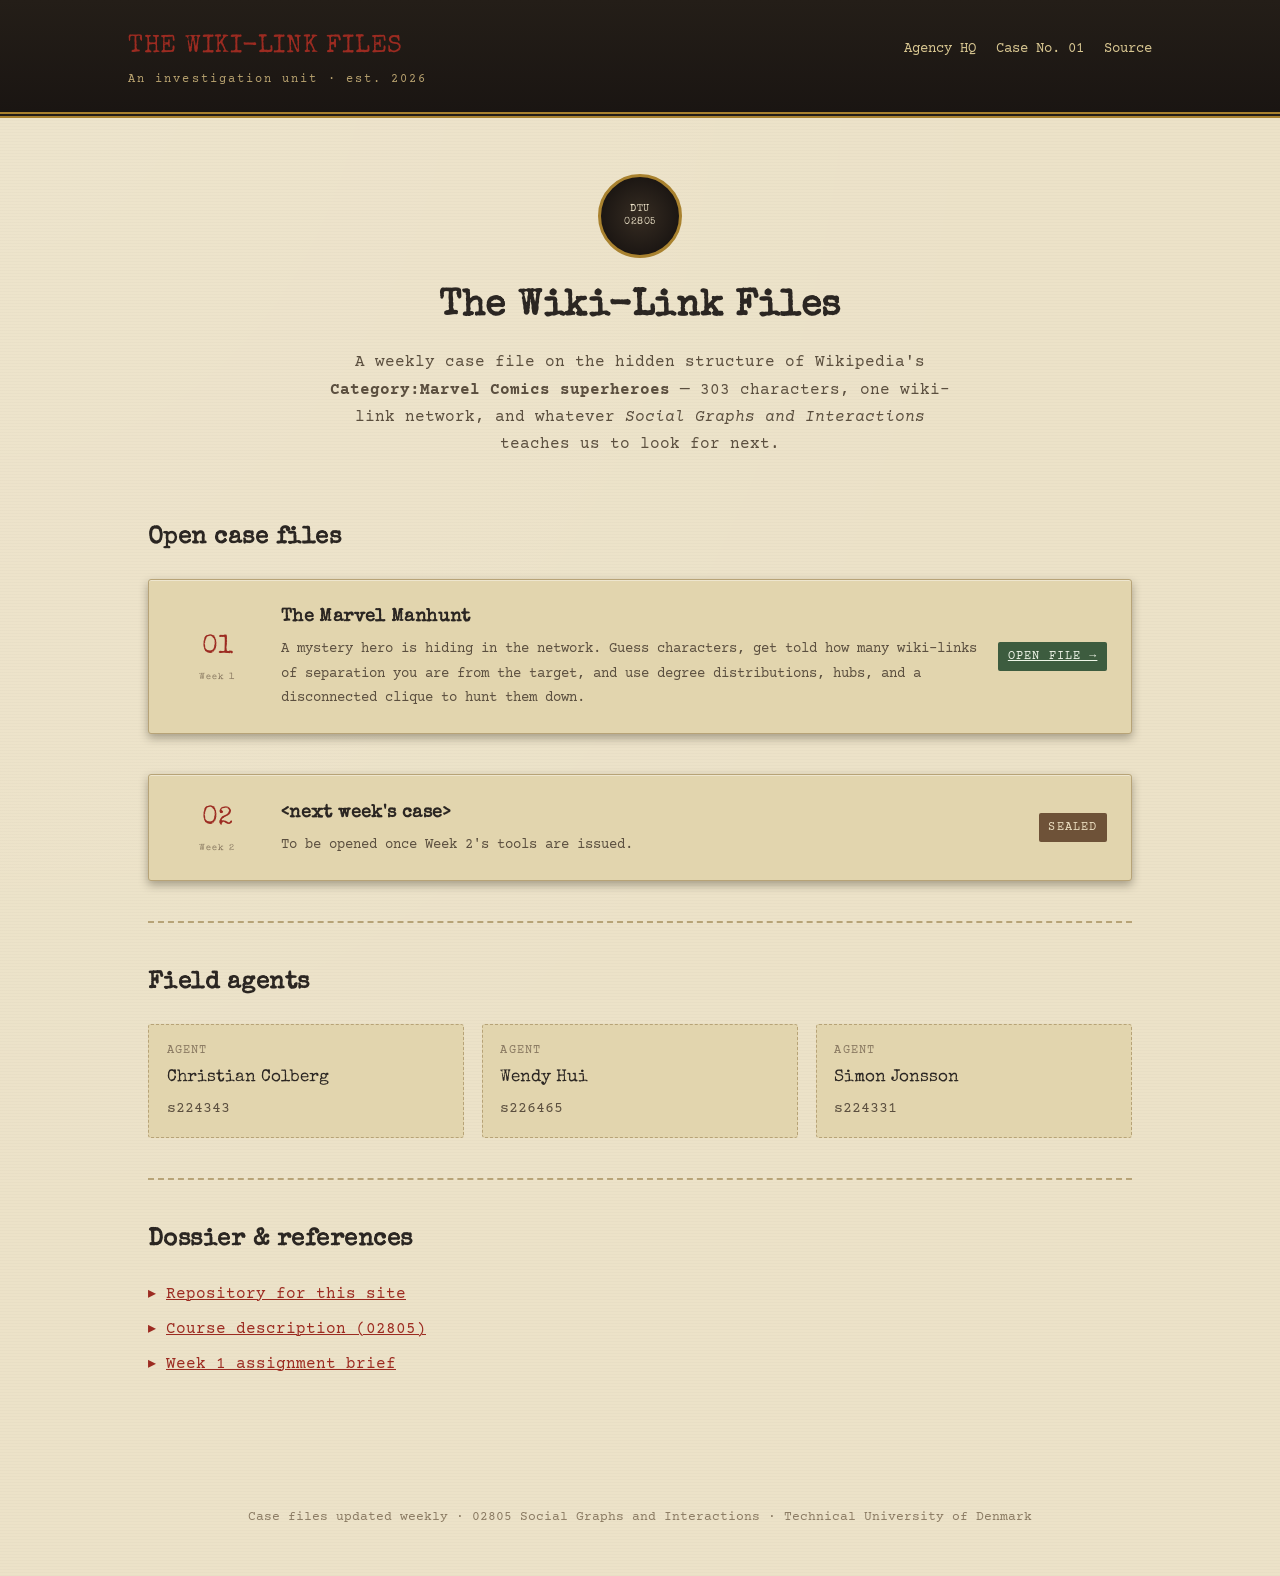
==== index.html @ 3e22b785 "Updated names and study nmumbers" ====
<!DOCTYPE html>
<html lang="en">
<head>
<meta charset="utf-8">
<meta name="viewport" content="width=device-width, initial-scale=1">
<title>The Wiki-Link Files — 02805 Group Project</title>
<meta name="description" content="An ongoing investigation into the Marvel wiki-link network. 02805 Social Graphs and Interactions, DTU.">
<link rel="stylesheet" href="assets/theme.css">
<style>
  .hero{
    text-align: center;
    padding: 1rem 0 2.5rem;
  }
  .hero h1{ font-size: 2.3rem; margin: 0 0 .6rem; }
  .hero p{ color: var(--ink-soft); max-width: 40rem; margin: 0 auto; }
  .agency-seal{
    width: 84px; height: 84px; margin: 0 auto 1.2rem;
    border: 3px solid var(--gold);
    border-radius: 50%;
    display: flex; align-items: center; justify-content: center;
    font-family: 'Special Elite', monospace;
    color: var(--paper);
    font-size: .62rem;
    text-align: center;
    line-height: 1.3;
    letter-spacing: .05em;
    background: radial-gradient(circle, #362c22, #1a1512 75%);
  }
  .case-list{ display: flex; flex-direction: column; gap: 1.25rem; }
  .case-row{
    display: grid;
    grid-template-columns: 5.5rem 1fr auto;
    gap: 1.25rem;
    align-items: center;
  }
  .case-row .num{
    font-family: 'Special Elite', monospace;
    font-size: 1.6rem;
    color: var(--red);
    text-align: center;
  }
  .case-row .num small{ display:block; font-size: .55rem; color: var(--ink-faint); letter-spacing: .1em; }
  .case-row h3{ margin: 0 0 .25rem; font-size: 1.15rem; }
  .case-row p{ margin: 0; color: var(--ink-soft); font-size: .9rem; }
  .case-status{
    font-size: .72rem;
    text-transform: uppercase;
    letter-spacing: .1em;
    padding: .3rem .6rem;
    border-radius: 2px;
    white-space: nowrap;
  }
  .case-status.open{ background: #3d5c3f; color: #eef5e8; }
  .case-status.pending{ background: #6e5238; color: #e9dcbe; }
  .roster{
    display: grid;
    grid-template-columns: repeat(auto-fit, minmax(15rem, 1fr));
    gap: 1.1rem;
  }
  .agent-card{
    background: var(--paper-alt);
    border: 1px dashed var(--line);
    padding: 1rem 1.1rem;
    border-radius: var(--radius);
  }
  .agent-card .role{ font-size: .75rem; text-transform: uppercase; letter-spacing: .1em; color: var(--ink-faint); }
  .agent-card .name{ font-family: 'Special Elite', monospace; font-size: 1.05rem; margin: .2rem 0; }
  .links-list{ padding-left: 0; list-style: none; }
  .links-list li{ margin-bottom: .5rem; }
  .links-list li::before{ content: "▸ "; color: var(--red); }
</style>
</head>
<body class="wlf">

<div class="wlf-masthead">
  <div class="wlf-masthead-inner">
    <a class="wlf-brand" href="index.html">THE WIKI-LINK FILES
      <small>An investigation unit &middot; est. 2026</small>
    </a>
    <nav class="wlf-nav">
      <a href="index.html">Agency HQ</a>
      <a href="posts/week1.html">Case No. 01</a>
      <a href="https://github.com/colberg00/colberg00.github.io">Source</a>
    </nav>
  </div>
</div>

<main class="wlf-main">

  <section class="hero">
    <div class="agency-seal">DTU<br>02805</div>
    <h1>The Wiki-Link Files</h1>
    <p>
      A weekly case file on the hidden structure of Wikipedia's
      <strong>Category:Marvel Comics superheroes</strong> — 303 characters,
      one wiki-link network, and whatever <em>Social Graphs and Interactions</em>
      teaches us to look for next.
    </p>
  </section>

  <h2>Open case files</h2>
  <div class="case-list">

    <div class="wlf-card">
      <div class="case-row">
        <div class="num">01<small>Week 1</small></div>
        <div>
          <h3>The Marvel Manhunt</h3>
          <p>
            A mystery hero is hiding in the network. Guess characters, get told how
            many wiki-links of separation you are from the target, and use degree
            distributions, hubs, and a disconnected clique to hunt them down.
          </p>
        </div>
        <a class="case-status open" href="posts/week1.html">Open file &rarr;</a>
      </div>
    </div>

    <div class="wlf-card">
      <div class="case-row">
        <div class="num">02<small>Week 2</small></div>
        <div>
          <h3>&lt;next week's case&gt;</h3>
          <p>To be opened once Week 2's tools are issued.</p>
        </div>
        <span class="case-status pending">Sealed</span>
      </div>
    </div>

  </div>

  <hr class="wlf-hr">

  <h2>Field agents</h2>
  <div class="roster">
    <div class="agent-card">
      <div class="role">Agent</div>
      <div class="name">Christian Colberg</div>
      <div class="wlf-muted">s224343</div>
    </div>
    <div class="agent-card">
      <div class="role">Agent</div>
      <div class="name">Wendy Hui</div>
      <div class="wlf-muted">s226465</div>
    </div>
    <div class="agent-card">
      <div class="role">Agent</div>
      <div class="name">Simon Jonsson</div>
      <div class="wlf-muted">s224331</div>
    </div>
  </div>

  <hr class="wlf-hr">

  <h2>Dossier &amp; references</h2>
  <ul class="links-list">
    <li><a href="https://github.com/colberg00/colberg00.github.io">Repository for this site</a></li>
    <li><a href="https://kurser.dtu.dk/course/02805">Course description (02805)</a></li>
    <li><a href="https://sunelehmann.com/socialgraphs2026-web/weeks/week1.html">Week 1 assignment brief</a></li>
  </ul>

</main>

<footer class="wlf-footer">
  Case files updated weekly &middot; 02805 Social Graphs and Interactions &middot; Technical University of Denmark
</footer>

</body>
</html>
---- assets/theme.css ----
/* ============================================================
   THE WIKI-LINK FILES — shared case-file / detective-agency theme
   Used by index.html and every posts/*.html write-up.
   ============================================================ */

@import url('https://fonts.googleapis.com/css2?family=Special+Elite&family=Courier+Prime:wght@400;700&display=swap');

:root{
  --paper:        #ece2c8;
  --paper-alt:     #e2d5ae;
  --paper-dark:    #d3c193;
  --board:         #8a6a4b;
  --board-dark:    #6e5238;
  --ink:           #2b2622;
  --ink-soft:      #5b4f3f;
  --ink-faint:     #8a7a62;
  --red:           #9c2b21;
  --red-dark:      #7a1f17;
  --string:        #b3312c;
  --blue-tack:     #2f5e6b;
  --gold:          #a9822f;
  --line:          #b7a377;
  --shadow:        rgba(35, 28, 15, 0.35);
  --radius: 3px;
}

*{ box-sizing: border-box; }

html{ scroll-behavior: smooth; }

body.wlf{
  margin: 0;
  background:
    radial-gradient(ellipse at top left, rgba(255,255,255,0.08), transparent 60%),
    var(--paper);
  background-image:
    repeating-linear-gradient(0deg, rgba(0,0,0,0.015) 0px, rgba(0,0,0,0.015) 1px, transparent 1px, transparent 3px),
    radial-gradient(ellipse at top left, rgba(255,255,255,0.08), transparent 60%);
  color: var(--ink);
  font-family: 'Courier Prime', 'Courier New', monospace;
  line-height: 1.7;
  -webkit-font-smoothing: antialiased;
}

.wlf h1, .wlf h2, .wlf h3, .wlf .display{
  font-family: 'Special Elite', 'Courier New', monospace;
  letter-spacing: 0.02em;
  color: var(--ink);
}

.wlf a{ color: var(--red); text-decoration-thickness: 1px; }
.wlf a:hover{ color: var(--red-dark); }

/* ---------- masthead / nav ---------- */
.wlf-masthead{
  background: linear-gradient(180deg, #241e18, #1a1512);
  color: var(--paper);
  border-bottom: 6px double var(--gold);
  padding: 1.6rem 1.25rem 1.4rem;
}
.wlf-masthead-inner{
  max-width: 64rem;
  margin: 0 auto;
  display: flex;
  align-items: baseline;
  justify-content: space-between;
  flex-wrap: wrap;
  gap: .5rem 1.5rem;
}
.wlf-brand{
  font-family: 'Special Elite', monospace;
  font-size: 1.55rem;
  color: #f1e6c8;
  text-decoration: none;
  letter-spacing: .03em;
}
.wlf-brand small{
  display: block;
  font-family: 'Courier Prime', monospace;
  font-size: .72rem;
  color: #b8a26f;
  letter-spacing: .18em;
  margin-top: .15rem;
}
.wlf-nav{ display: flex; gap: 1.25rem; font-size: .85rem; }
.wlf-nav a{ color: #d8c691; text-decoration: none; border-bottom: 1px dotted transparent; }
.wlf-nav a:hover{ border-bottom-color: #d8c691; }

/* ---------- layout ---------- */
.wlf-main{ max-width: 64rem; margin: 0 auto; padding: 2.5rem 1.25rem 5rem; }
.wlf-board{
  background:
    repeating-linear-gradient(45deg, rgba(0,0,0,0.05) 0, rgba(0,0,0,0.05) 2px, transparent 2px, transparent 6px),
    var(--board);
  border-radius: 6px;
  box-shadow: inset 0 0 40px rgba(0,0,0,.45), 0 6px 18px var(--shadow);
  padding: 2rem 1.25rem;
  margin: 2.5rem 0;
}

/* ---------- folder / index cards ---------- */
.wlf-card{
  background: var(--paper-alt);
  border: 1px solid var(--line);
  border-radius: var(--radius);
  box-shadow: 0 4px 10px var(--shadow), 0 1px 0 rgba(255,255,255,.4) inset;
  padding: 1.4rem 1.5rem;
  position: relative;
}
.wlf-card + .wlf-card{ margin-top: 1.25rem; }
.wlf-pin{
  position: absolute;
  top: -10px; left: 50%;
  transform: translateX(-50%);
  width: 16px; height: 16px;
  border-radius: 50%;
  background: radial-gradient(circle at 35% 30%, #e35b52, var(--red-dark) 70%);
  box-shadow: 0 3px 4px rgba(0,0,0,.5);
}

/* ---------- stamps & tags ---------- */
.wlf-stamp{
  display: inline-block;
  font-family: 'Special Elite', monospace;
  color: var(--red);
  border: 3px solid var(--red);
  border-radius: 4px;
  padding: .15rem .6rem;
  transform: rotate(-4deg);
  text-transform: uppercase;
  letter-spacing: .08em;
  font-size: .8rem;
  opacity: .85;
}
.wlf-case-no{
  font-family: 'Special Elite', monospace;
  color: var(--ink-faint);
  font-size: .8rem;
  letter-spacing: .12em;
  text-transform: uppercase;
}

/* ---------- buttons ---------- */
.wlf-btn{
  font-family: 'Special Elite', monospace;
  background: var(--paper);
  border: 2px solid var(--ink);
  color: var(--ink);
  padding: .55rem 1.1rem;
  border-radius: 3px;
  cursor: pointer;
  font-size: .95rem;
  letter-spacing: .03em;
  transition: transform .08s ease, box-shadow .08s ease;
  box-shadow: 2px 2px 0 var(--ink);
}
.wlf-btn:hover{ background: var(--paper-alt); }
.wlf-btn:active{ transform: translate(2px,2px); box-shadow: none; }
.wlf-btn.primary{ background: var(--red); color: #fbf3dc; border-color: var(--red-dark); box-shadow: 2px 2px 0 var(--red-dark); }
.wlf-btn.primary:hover{ background: var(--red-dark); }
.wlf-btn:disabled{ opacity: .45; cursor: not-allowed; }

/* ---------- misc ---------- */
.wlf-hr{
  border: none;
  border-top: 2px dashed var(--line);
  margin: 2.5rem 0;
}
.wlf-muted{ color: var(--ink-soft); font-size: .92rem; }
.wlf-footer{
  text-align: center;
  padding: 2rem 1rem 3rem;
  color: var(--ink-faint);
  font-size: .82rem;
}
.wlf-mono-tight{ font-family: 'Courier Prime', monospace; }

::selection{ background: var(--gold); color: #241e18; }
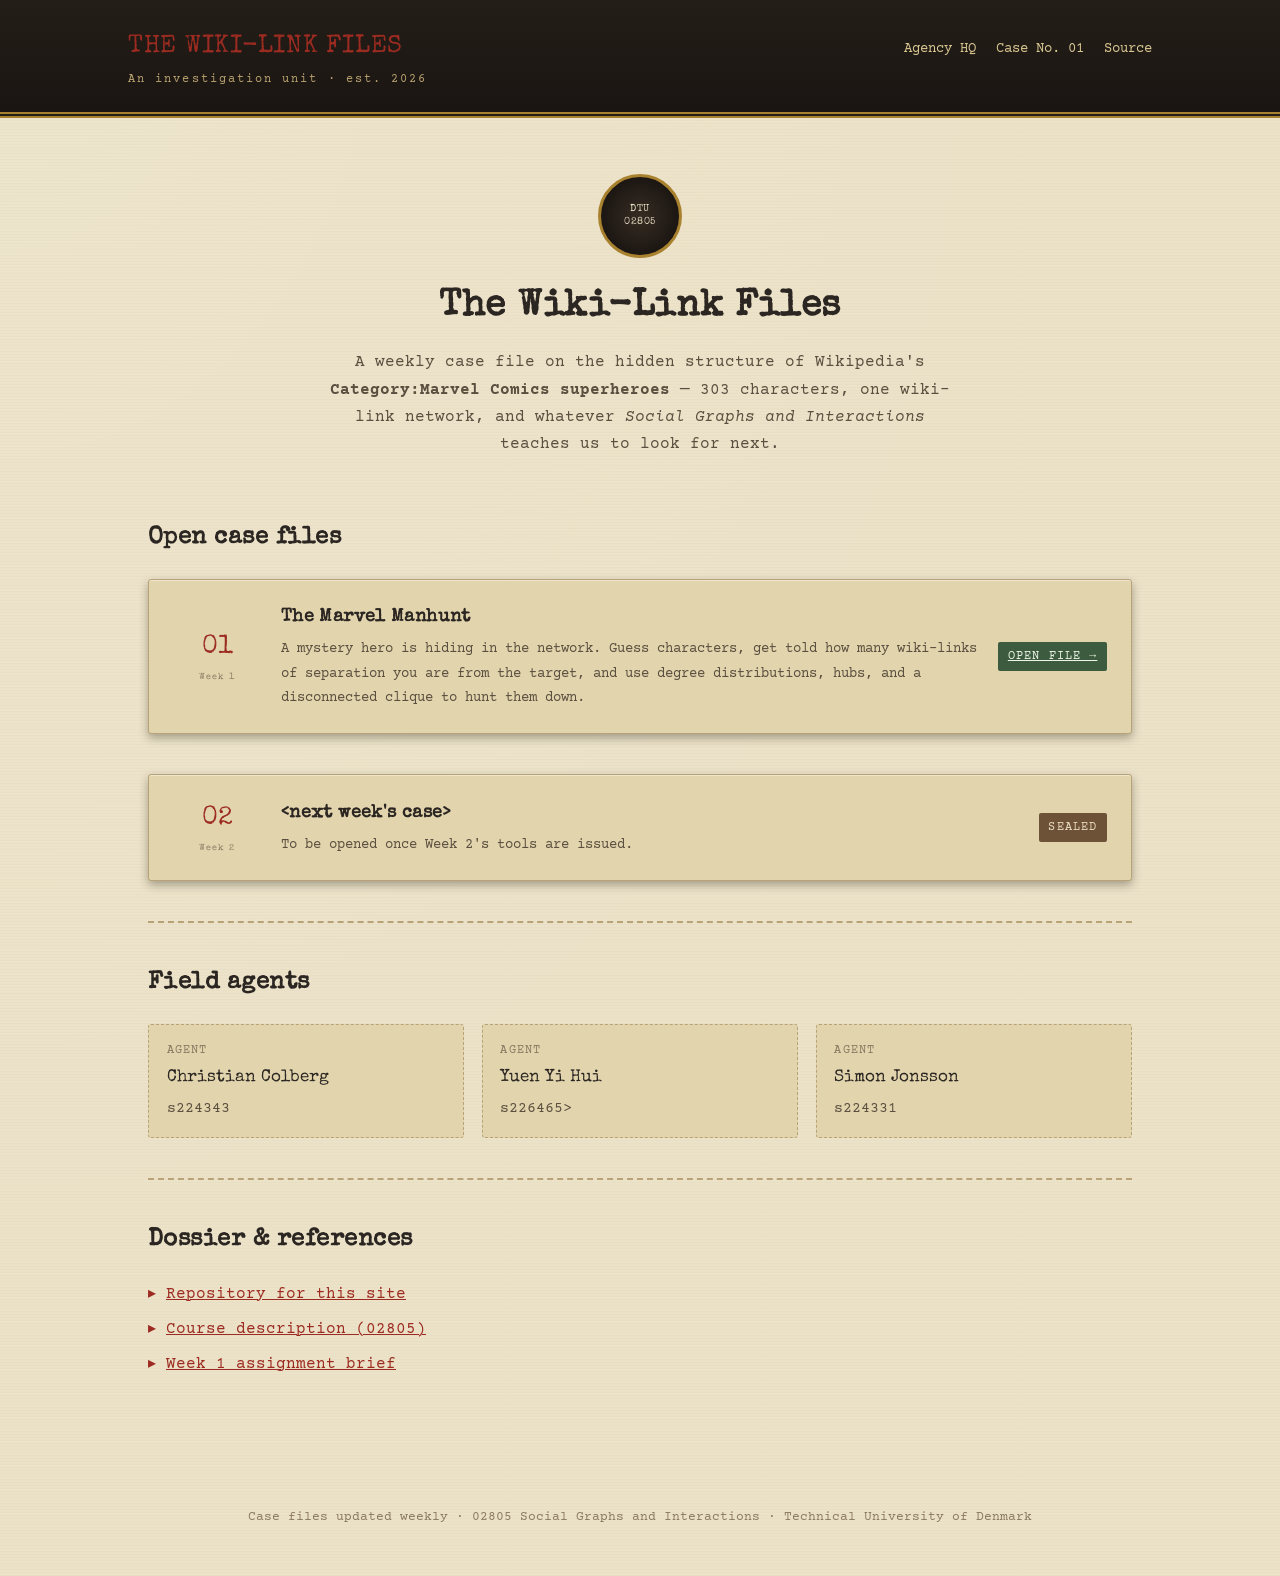
==== commit 366c7e8a: "Update index.html Updated my name" ====
--- a/index.html
+++ b/index.html
@@ -140,8 +140,8 @@
     </div>
     <div class="agent-card">
       <div class="role">Agent</div>
-      <div class="name">Wendy Hui</div>
-      <div class="wlf-muted">s226465</div>
+      <div class="name">Yuen Yi Hui</div>
+      <div class="wlf-muted">s226465&gt;</div>
     </div>
     <div class="agent-card">
       <div class="role">Agent</div>
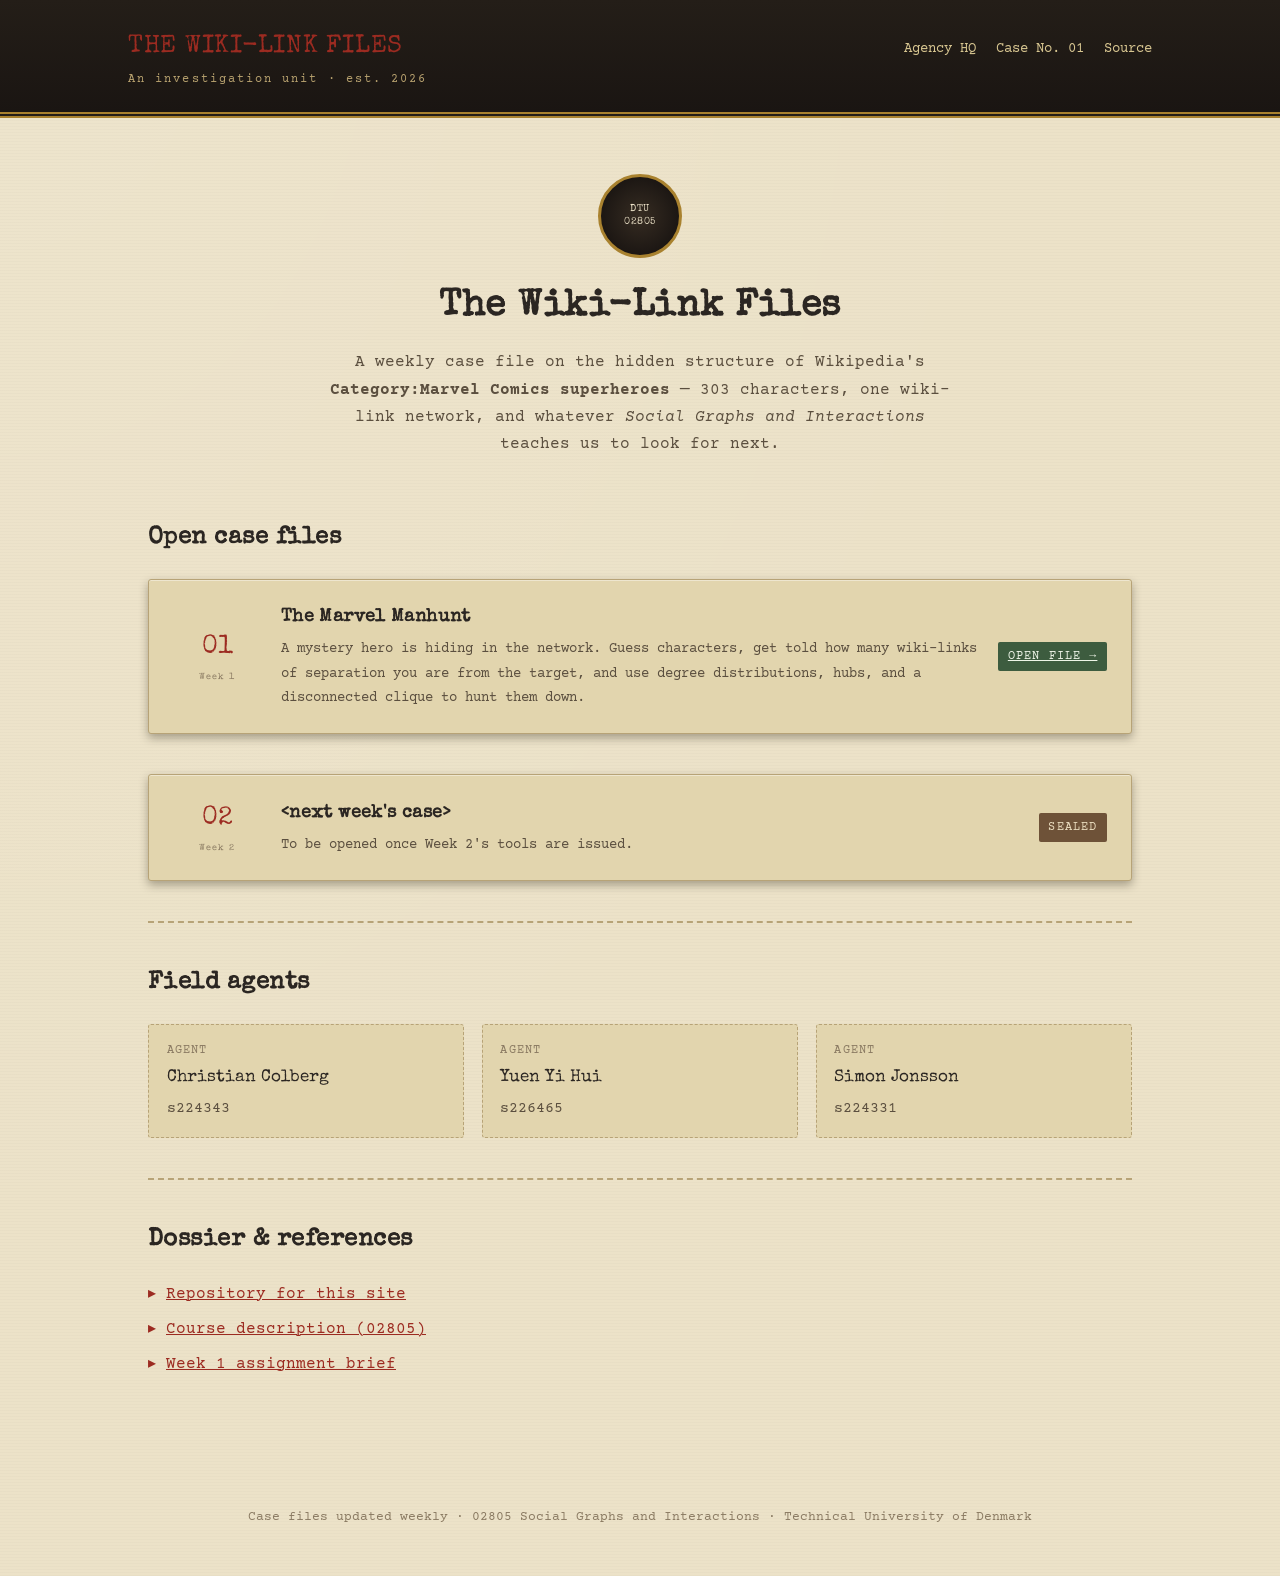
==== commit abbec4c6: "Merge branch 'main' of https://github.com/colberg00/colberg00.github.io" ====
--- a/index.html
+++ b/index.html
@@ -141,7 +141,7 @@
     <div class="agent-card">
       <div class="role">Agent</div>
       <div class="name">Yuen Yi Hui</div>
-      <div class="wlf-muted">s226465&gt;</div>
+      <div class="wlf-muted">s226465</div>
     </div>
     <div class="agent-card">
       <div class="role">Agent</div>
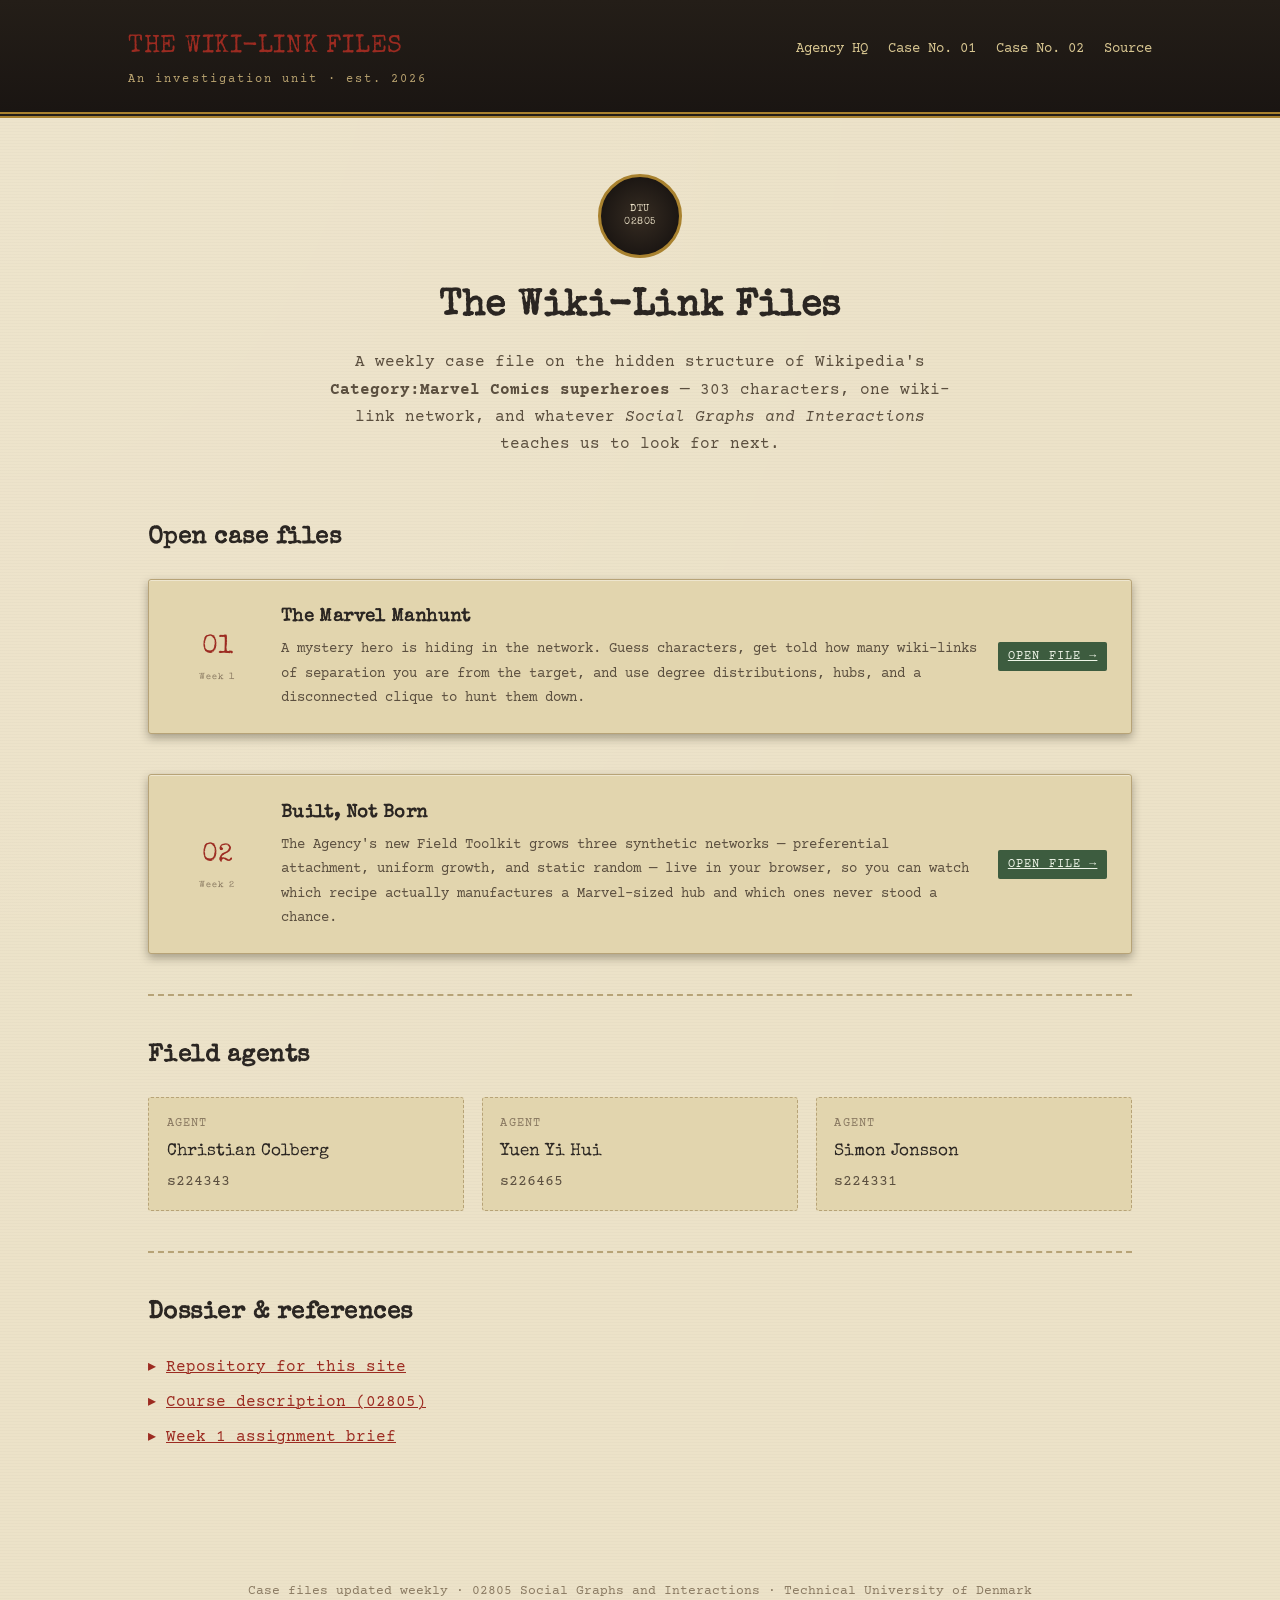
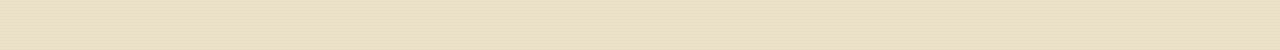
==== commit baac4f36: "Adding week 2" ====
--- a/index.html
+++ b/index.html
@@ -80,6 +80,7 @@
     <nav class="wlf-nav">
       <a href="index.html">Agency HQ</a>
       <a href="posts/week1.html">Case No. 01</a>
+      <a href="posts/week2.html">Case No. 02</a>
       <a href="https://github.com/colberg00/colberg00.github.io">Source</a>
     </nav>
   </div>
@@ -120,10 +121,14 @@
       <div class="case-row">
         <div class="num">02<small>Week 2</small></div>
         <div>
-          <h3>&lt;next week's case&gt;</h3>
-          <p>To be opened once Week 2's tools are issued.</p>
+          <h3>Built, Not Born</h3>
+          <p>
+            The Agency's new Field Toolkit grows three synthetic networks &mdash; preferential attachment,
+            uniform growth, and static random &mdash; live in your browser, so you can watch which recipe
+            actually manufactures a Marvel-sized hub and which ones never stood a chance.
+          </p>
         </div>
-        <span class="case-status pending">Sealed</span>
+        <a class="case-status open" href="posts/week2.html">Open file &rarr;</a>
       </div>
     </div>
 
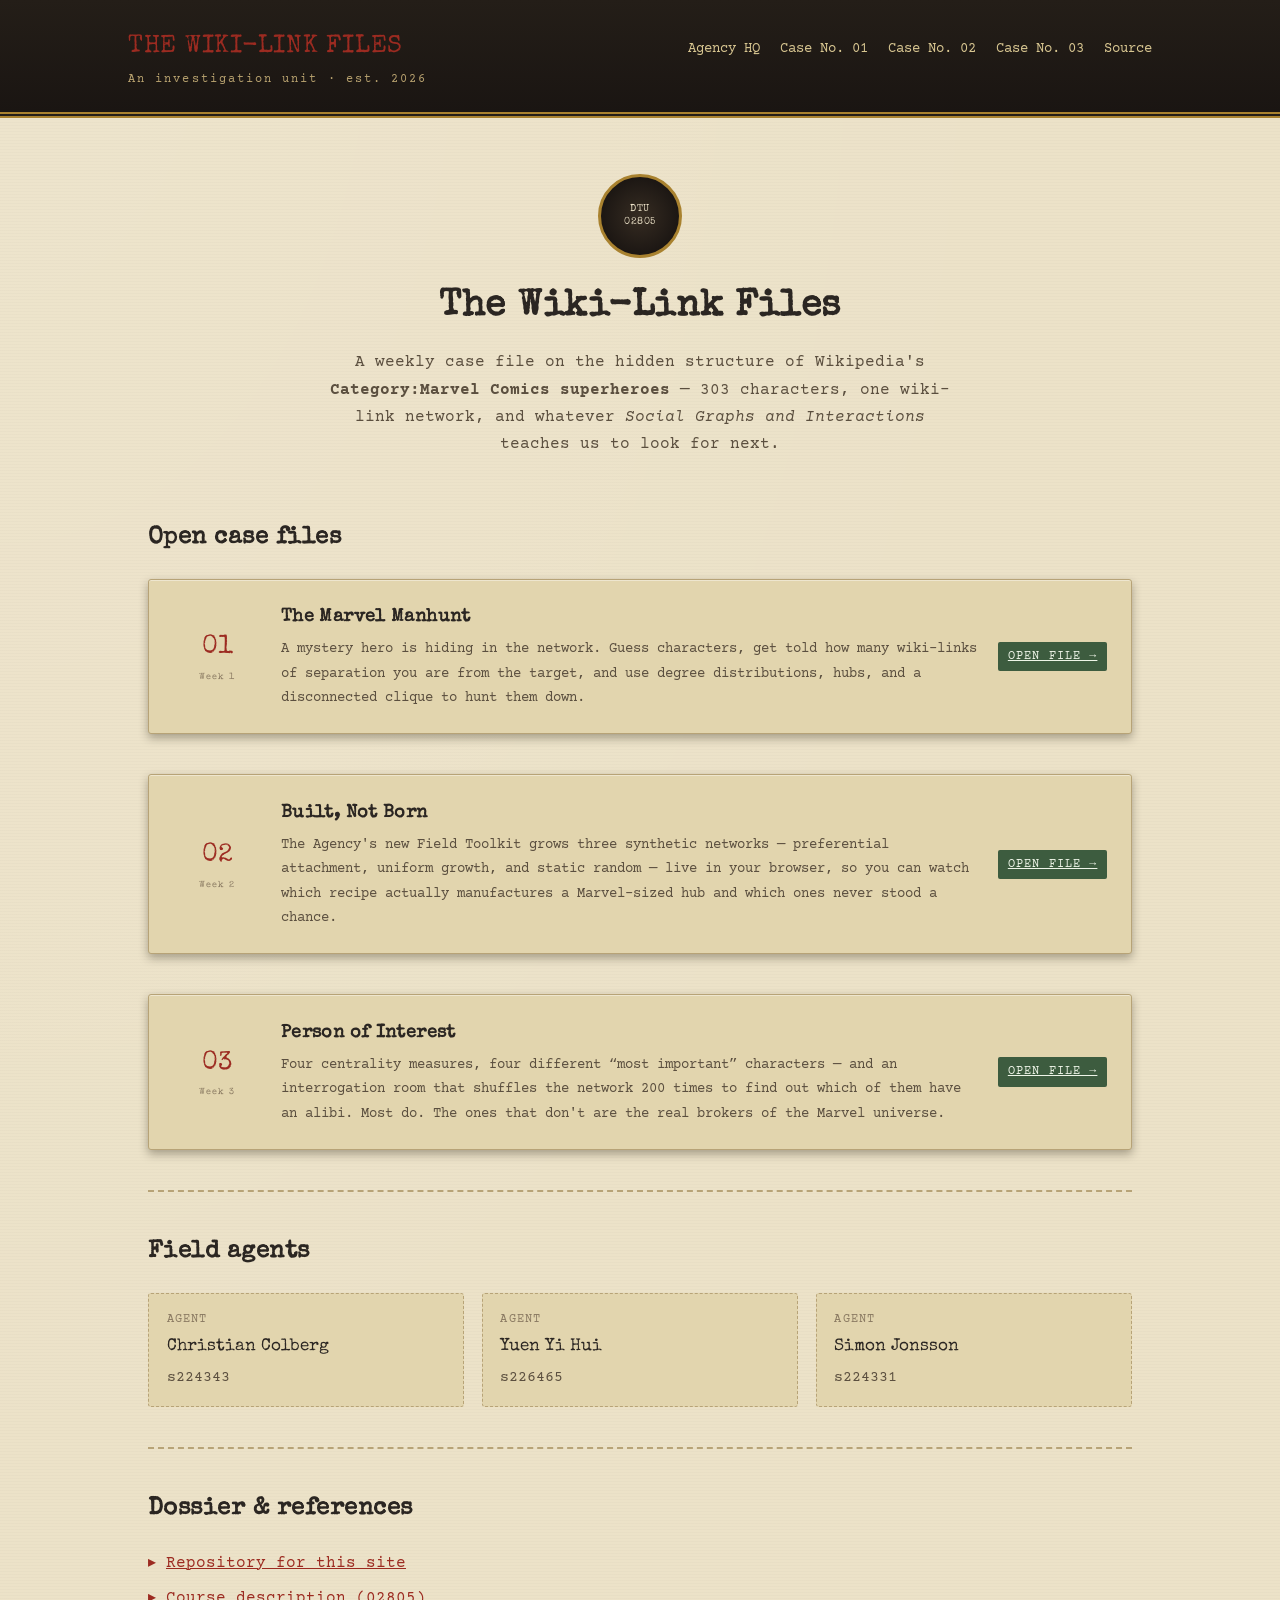
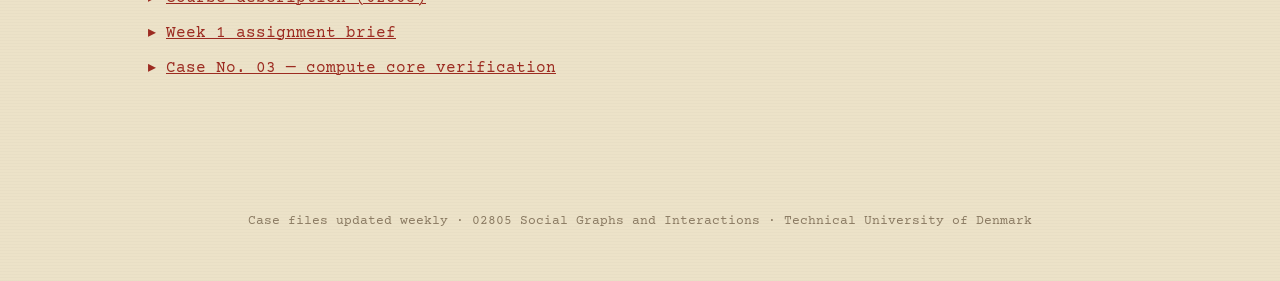
==== commit dcc6e761: "add: First rendition of week 3 page" ====
--- a/index.html
+++ b/index.html
@@ -81,6 +81,7 @@
       <a href="index.html">Agency HQ</a>
       <a href="posts/week1.html">Case No. 01</a>
       <a href="posts/week2.html">Case No. 02</a>
+      <a href="posts/week3.html">Case No. 03</a>
       <a href="https://github.com/colberg00/colberg00.github.io">Source</a>
     </nav>
   </div>
@@ -132,6 +133,21 @@
       </div>
     </div>
 
+    <div class="wlf-card">
+      <div class="case-row">
+        <div class="num">03<small>Week 3</small></div>
+        <div>
+          <h3>Person of Interest</h3>
+          <p>
+            Four centrality measures, four different &ldquo;most important&rdquo; characters &mdash; and an
+            interrogation room that shuffles the network 200 times to find out which of them have an alibi.
+            Most do. The ones that don't are the real brokers of the Marvel universe.
+          </p>
+        </div>
+        <a class="case-status open" href="posts/week3.html">Open file &rarr;</a>
+      </div>
+    </div>
+
   </div>
 
   <hr class="wlf-hr">
@@ -162,6 +178,7 @@
     <li><a href="https://github.com/colberg00/colberg00.github.io">Repository for this site</a></li>
     <li><a href="https://kurser.dtu.dk/course/02805">Course description (02805)</a></li>
     <li><a href="https://sunelehmann.com/socialgraphs2026-web/weeks/week1.html">Week 1 assignment brief</a></li>
+    <li><a href="tools/verify-week3.html">Case No. 03 &mdash; compute core verification</a></li>
   </ul>
 
 </main>
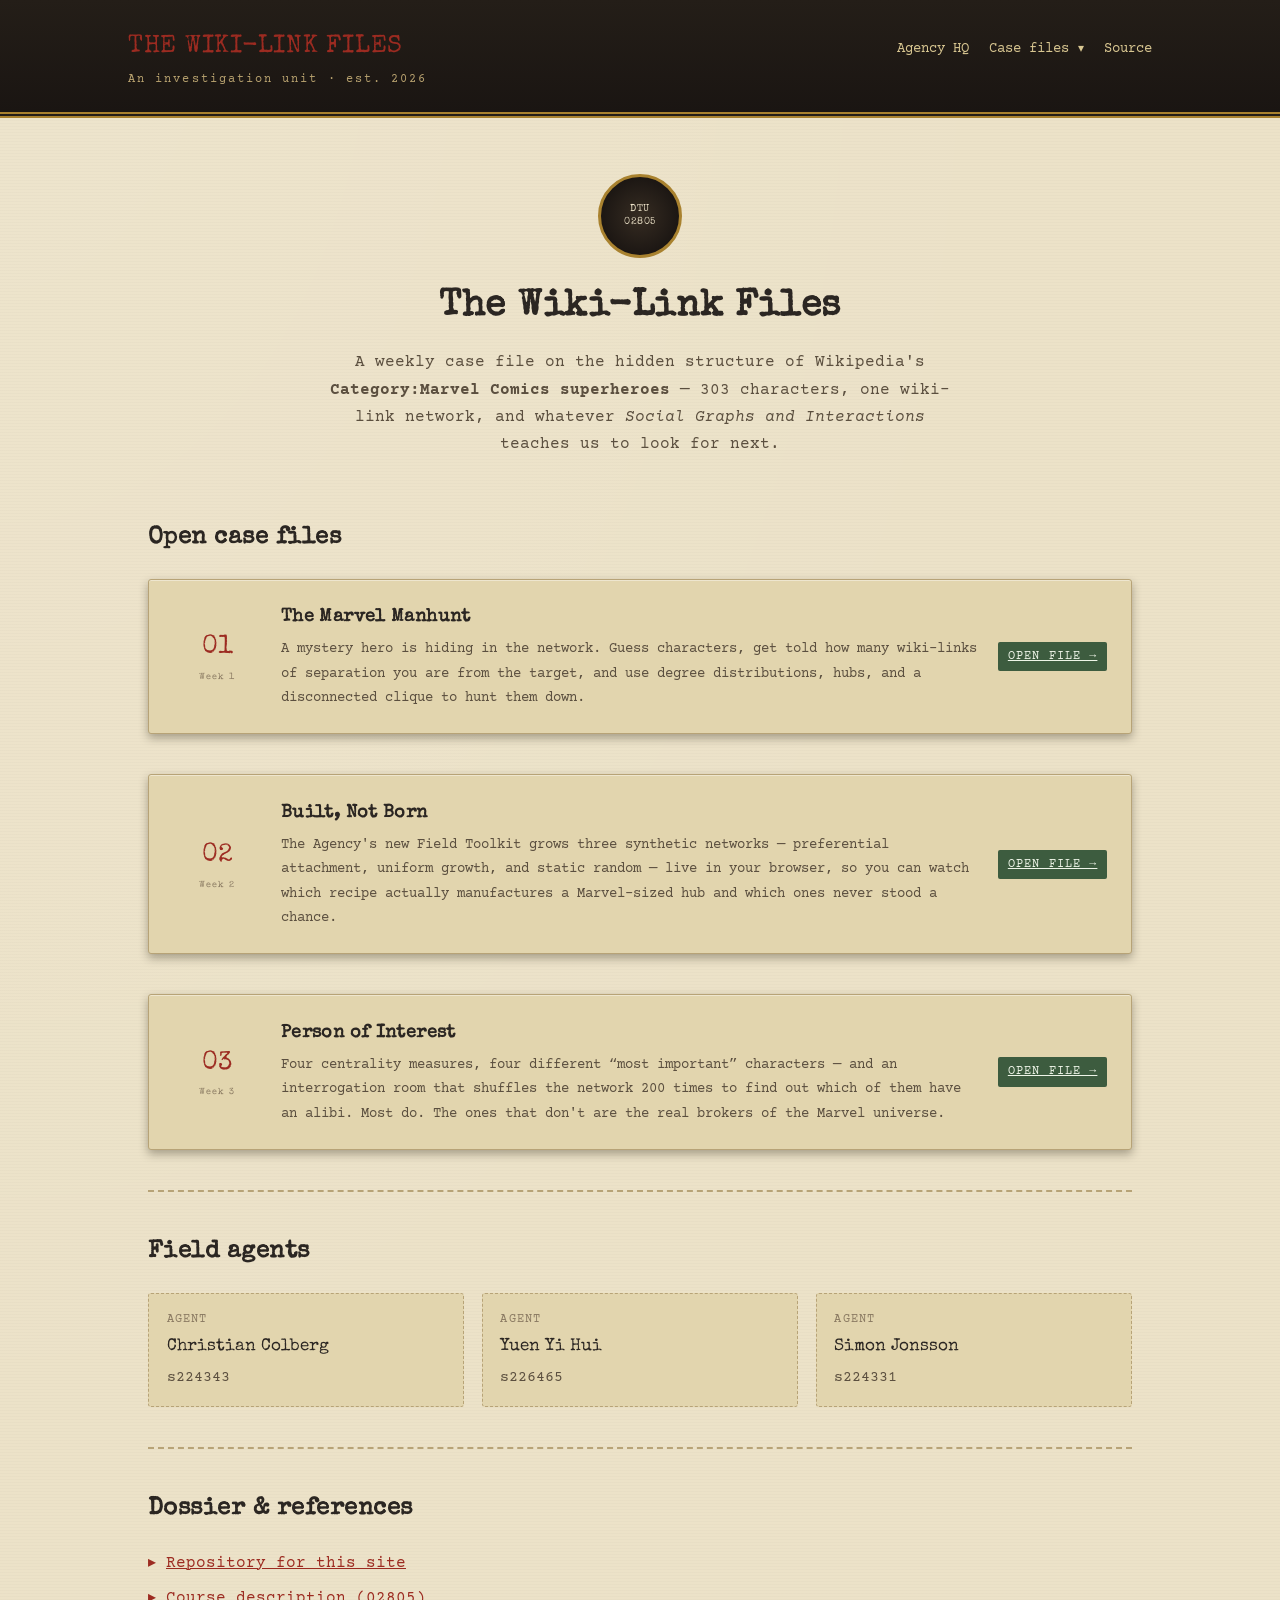
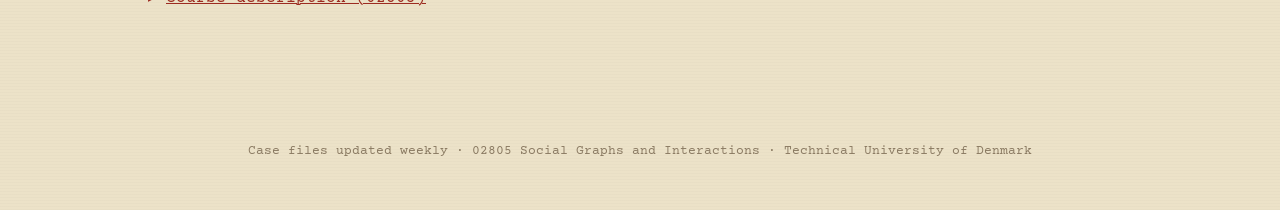
==== commit bf459240: "fix: some UI elements" ====
--- a/index.html
+++ b/index.html
@@ -79,9 +79,14 @@
     </a>
     <nav class="wlf-nav">
       <a href="index.html">Agency HQ</a>
-      <a href="posts/week1.html">Case No. 01</a>
-      <a href="posts/week2.html">Case No. 02</a>
-      <a href="posts/week3.html">Case No. 03</a>
+      <details class="wlf-cases">
+        <summary>Case files</summary>
+        <div class="wlf-cases-menu">
+          <a href="posts/week1.html"><strong>Case No. 01</strong> The Marvel Manhunt</a>
+          <a href="posts/week2.html"><strong>Case No. 02</strong> Built, Not Born</a>
+          <a href="posts/week3.html"><strong>Case No. 03</strong> Person of Interest</a>
+        </div>
+      </details>
       <a href="https://github.com/colberg00/colberg00.github.io">Source</a>
     </nav>
   </div>
@@ -177,8 +182,6 @@
   <ul class="links-list">
     <li><a href="https://github.com/colberg00/colberg00.github.io">Repository for this site</a></li>
     <li><a href="https://kurser.dtu.dk/course/02805">Course description (02805)</a></li>
-    <li><a href="https://sunelehmann.com/socialgraphs2026-web/weeks/week1.html">Week 1 assignment brief</a></li>
-    <li><a href="tools/verify-week3.html">Case No. 03 &mdash; compute core verification</a></li>
   </ul>
 
 </main>
@@ -187,5 +190,6 @@
   Case files updated weekly &middot; 02805 Social Graphs and Interactions &middot; Technical University of Denmark
 </footer>
 
+<script src="assets/nav.js"></script>
 </body>
 </html>
--- a/assets/theme.css
+++ b/assets/theme.css
@@ -82,9 +82,71 @@
   letter-spacing: .18em;
   margin-top: .15rem;
 }
-.wlf-nav{ display: flex; gap: 1.25rem; font-size: .85rem; }
+.wlf-nav{ display: flex; gap: 1.25rem; font-size: .85rem; align-items: baseline; }
 .wlf-nav a{ color: #d8c691; text-decoration: none; border-bottom: 1px dotted transparent; }
 .wlf-nav a:hover{ border-bottom-color: #d8c691; }
+
+/* ---------- case-files dropdown ----------
+   A native <details>, so it opens, closes and takes the keyboard without any
+   script; assets/nav.js only adds click-outside and Escape. */
+.wlf-cases{ position: relative; }
+.wlf-cases > summary{
+  color: #d8c691;
+  cursor: pointer;
+  list-style: none;
+  border-bottom: 1px dotted transparent;
+  user-select: none;
+}
+.wlf-cases > summary::-webkit-details-marker{ display: none; }
+.wlf-cases > summary::after{ content: " \25BE"; font-size: .85em; margin-left: .15em; }
+.wlf-cases[open] > summary::after{ content: " \25B4"; }
+.wlf-cases > summary:hover,
+.wlf-cases[open] > summary{ border-bottom-color: #d8c691; }
+.wlf-cases > summary:focus-visible{ outline: 1px dotted #d8c691; outline-offset: 3px; }
+
+.wlf-cases-menu{
+  /* The nav sits at the right of the masthead, so the panel hangs from the
+     trigger's right edge; when the nav wraps to the left on a narrow screen the
+     media query below flips it. */
+  position: absolute;
+  top: calc(100% + .7rem);
+  right: 0;
+  z-index: 60;
+  display: flex;
+  flex-direction: column;
+  min-width: 16.5rem;
+  padding: .3rem 0;
+  background: #1a1512;
+  border: 1px solid var(--gold);
+  border-radius: var(--radius);
+  box-shadow: 0 10px 24px rgba(0,0,0,.5);
+}
+.wlf-cases-menu a{
+  padding: .5rem .85rem;
+  border-bottom: none;
+  white-space: nowrap;
+  color: #c9b78a;
+}
+.wlf-cases-menu a strong{
+  font-family: 'Special Elite', monospace;
+  font-weight: normal;
+  color: #f1e6c8;
+  margin-right: .35rem;
+}
+.wlf-cases-menu a:hover{ background: #2a2119; border-bottom: none; }
+.wlf-cases-menu a.current{ background: #241d16; }
+.wlf-cases-menu a.current strong{ color: var(--gold); }
+
+@media (max-width: 34rem){
+  .wlf-cases-menu{
+    right: auto;
+    left: 0;
+    min-width: 15rem;
+    max-width: calc(100vw - 2rem);
+  }
+  .wlf-cases-menu a{ white-space: normal; }
+  .wlf-cases-menu a strong{ display: block; margin-right: 0; }
+}
 
 /* ---------- layout ---------- */
 .wlf-main{ max-width: 64rem; margin: 0 auto; padding: 2.5rem 1.25rem 5rem; }
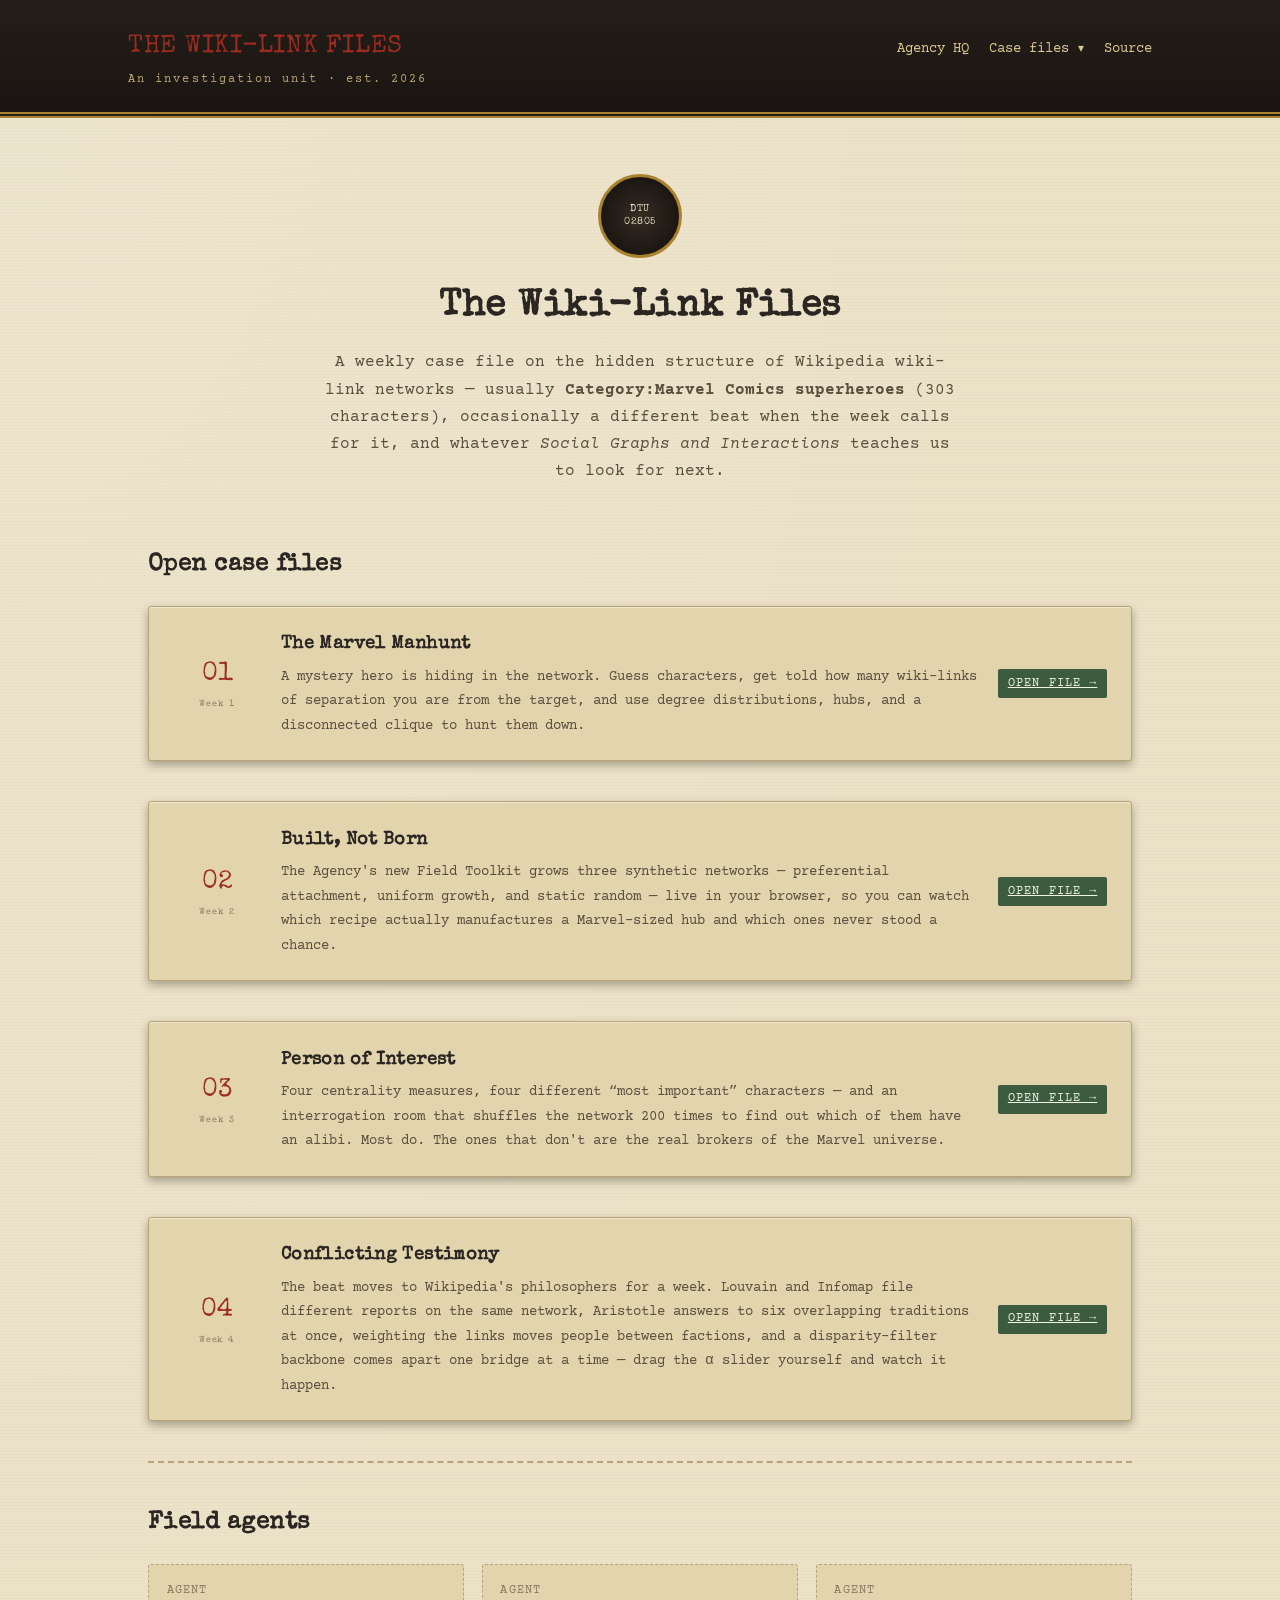
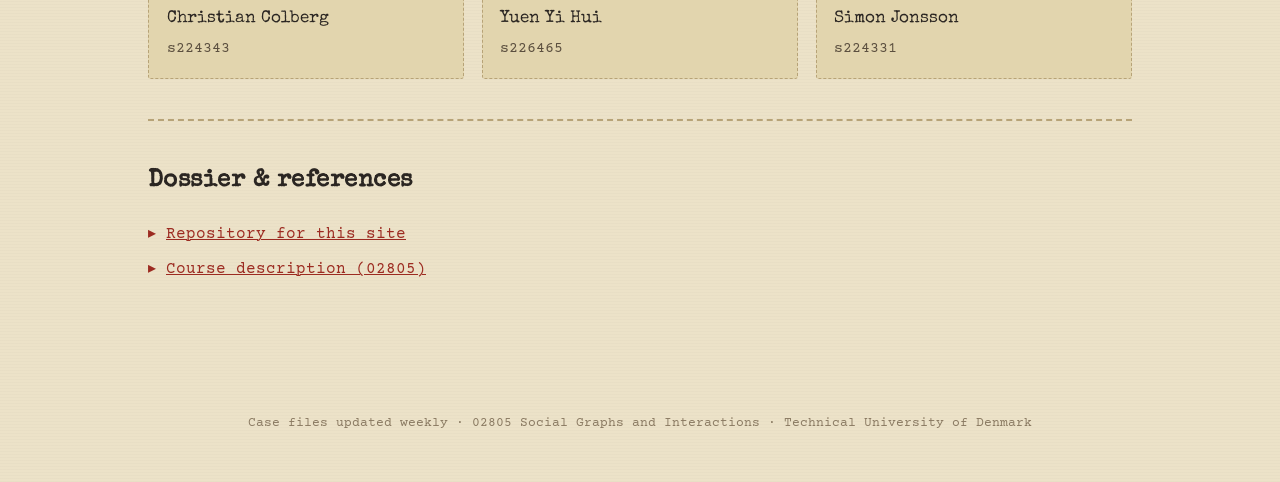
==== commit d42921a9: "Pushed code out for week 4 project" ====
--- a/index.html
+++ b/index.html
@@ -85,6 +85,7 @@
           <a href="posts/week1.html"><strong>Case No. 01</strong> The Marvel Manhunt</a>
           <a href="posts/week2.html"><strong>Case No. 02</strong> Built, Not Born</a>
           <a href="posts/week3.html"><strong>Case No. 03</strong> Person of Interest</a>
+          <a href="posts/week4.html"><strong>Case No. 04</strong> Conflicting Testimony</a>
         </div>
       </details>
       <a href="https://github.com/colberg00/colberg00.github.io">Source</a>
@@ -98,9 +99,9 @@
     <div class="agency-seal">DTU<br>02805</div>
     <h1>The Wiki-Link Files</h1>
     <p>
-      A weekly case file on the hidden structure of Wikipedia's
-      <strong>Category:Marvel Comics superheroes</strong> — 303 characters,
-      one wiki-link network, and whatever <em>Social Graphs and Interactions</em>
+      A weekly case file on the hidden structure of Wikipedia wiki-link networks &mdash; usually
+      <strong>Category:Marvel Comics superheroes</strong> (303 characters), occasionally a different beat
+      when the week calls for it, and whatever <em>Social Graphs and Interactions</em>
       teaches us to look for next.
     </p>
   </section>
@@ -150,6 +151,22 @@
           </p>
         </div>
         <a class="case-status open" href="posts/week3.html">Open file &rarr;</a>
+      </div>
+    </div>
+
+    <div class="wlf-card">
+      <div class="case-row">
+        <div class="num">04<small>Week 4</small></div>
+        <div>
+          <h3>Conflicting Testimony</h3>
+          <p>
+            The beat moves to Wikipedia's philosophers for a week. Louvain and Infomap file different reports on the
+            same network, Aristotle answers to six overlapping traditions at once, weighting the links moves people
+            between factions, and a disparity-filter backbone comes apart one bridge at a time &mdash; drag the
+            &alpha; slider yourself and watch it happen.
+          </p>
+        </div>
+        <a class="case-status open" href="posts/week4.html">Open file &rarr;</a>
       </div>
     </div>
 
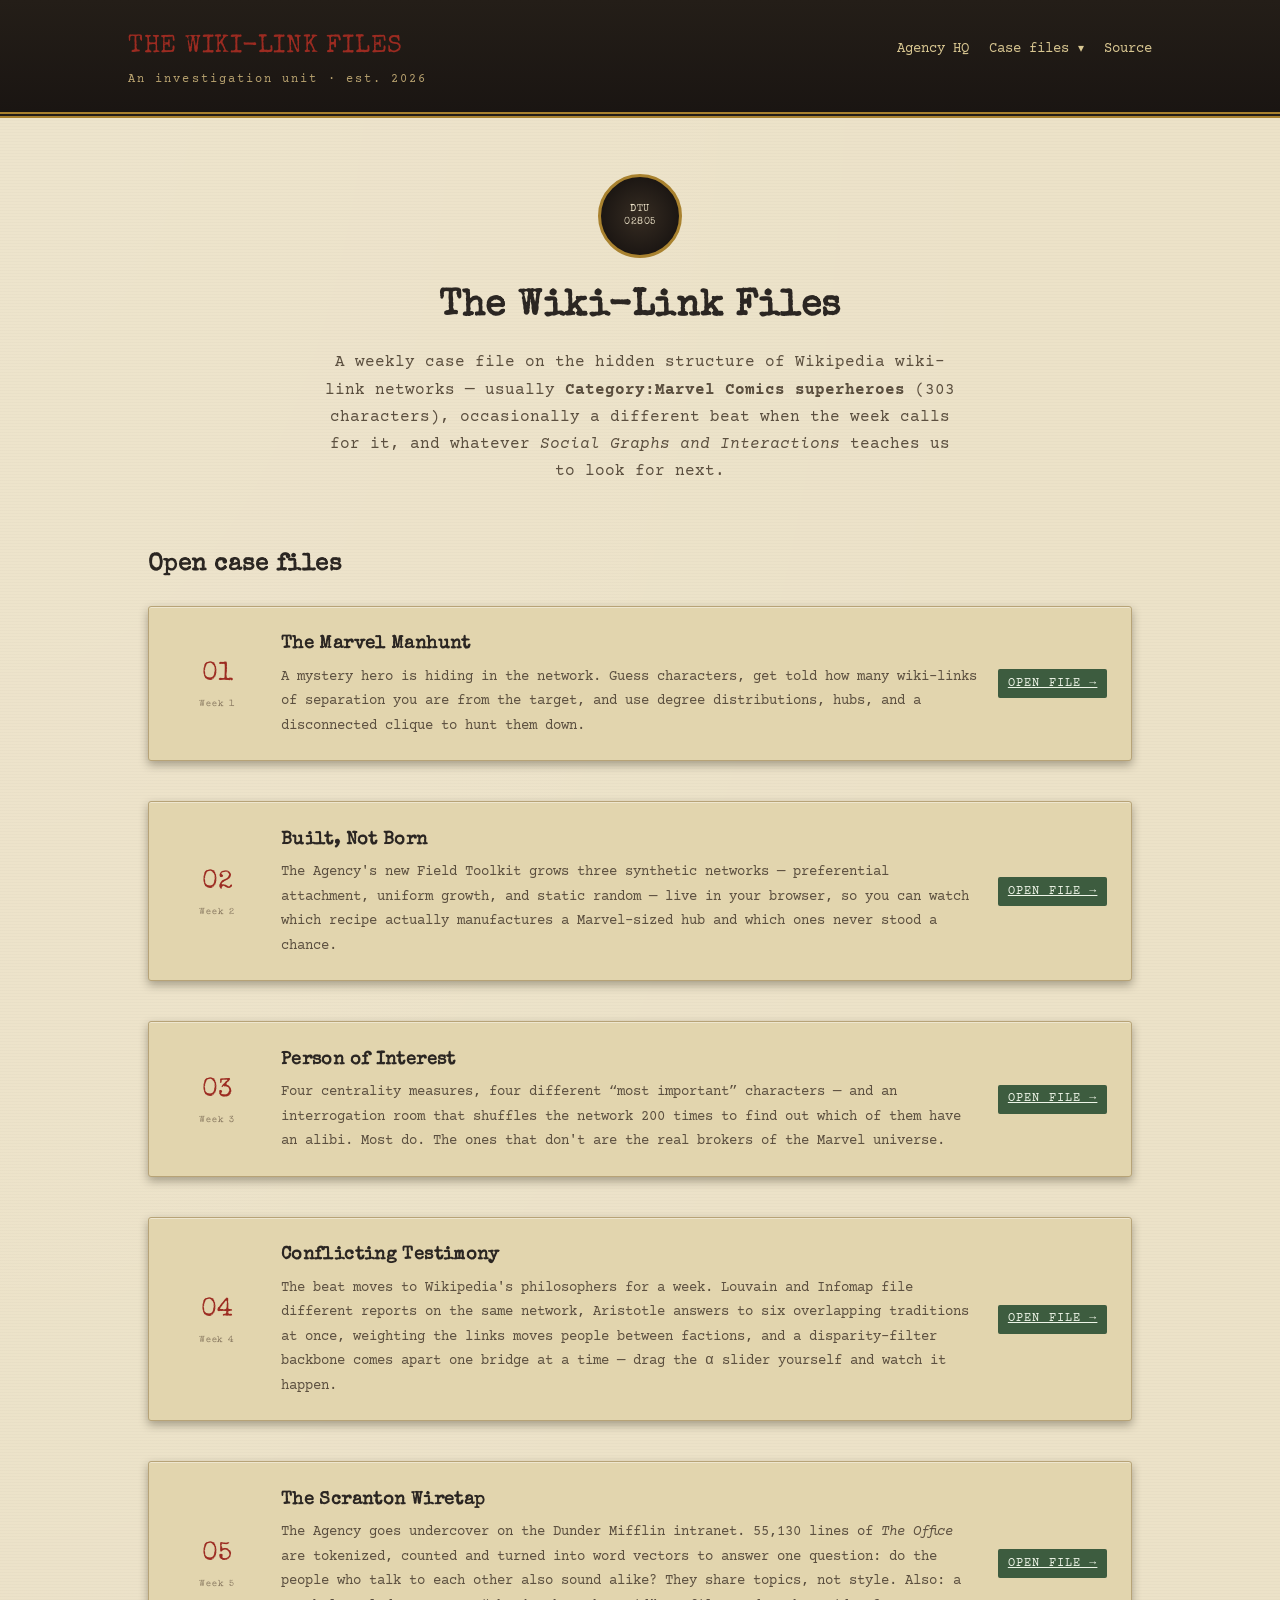
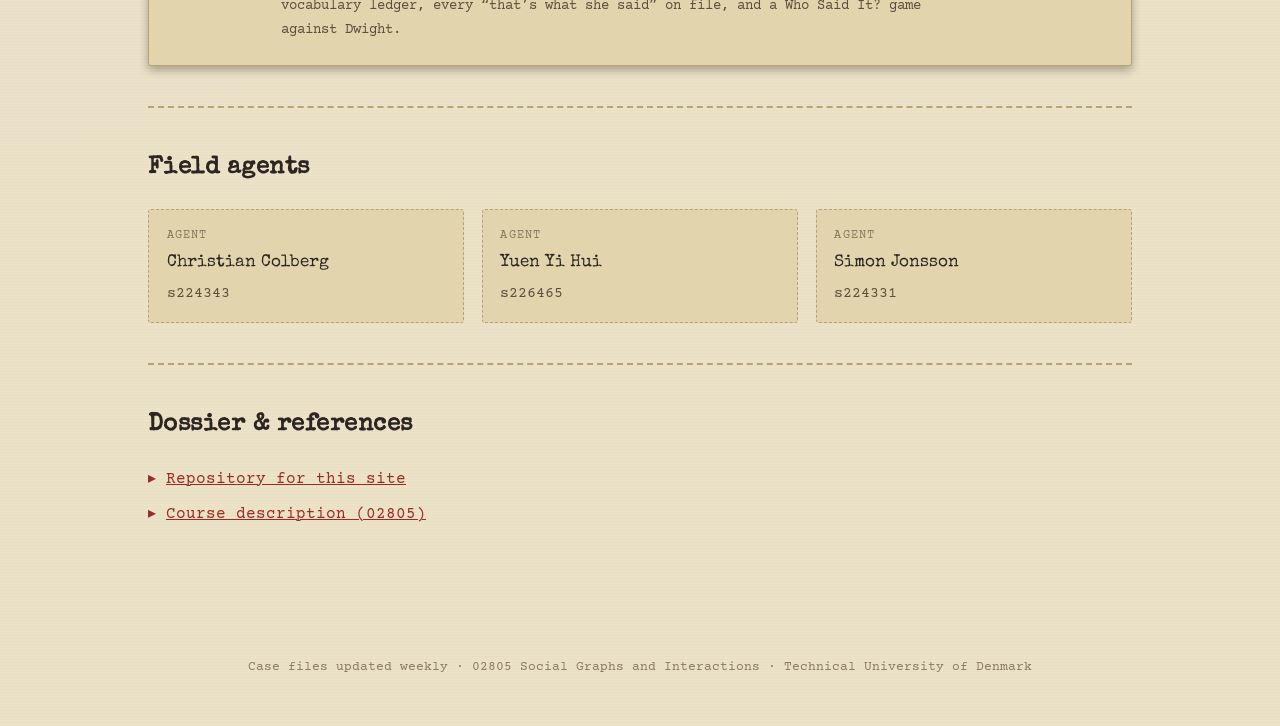
==== commit 4f4abc7c: "Added weeek5 contents and rough outline for final product" ====
--- a/index.html
+++ b/index.html
@@ -86,6 +86,7 @@
           <a href="posts/week2.html"><strong>Case No. 02</strong> Built, Not Born</a>
           <a href="posts/week3.html"><strong>Case No. 03</strong> Person of Interest</a>
           <a href="posts/week4.html"><strong>Case No. 04</strong> Conflicting Testimony</a>
+          <a href="posts/week5.html"><strong>Case No. 05</strong> The Scranton Wiretap</a>
         </div>
       </details>
       <a href="https://github.com/colberg00/colberg00.github.io">Source</a>
@@ -170,6 +171,22 @@
       </div>
     </div>
 
+    <div class="wlf-card">
+      <div class="case-row">
+        <div class="num">05<small>Week 5</small></div>
+        <div>
+          <h3>The Scranton Wiretap</h3>
+          <p>
+            The Agency goes undercover on the Dunder Mifflin intranet. 55,130 lines of <em>The Office</em> are tokenized,
+            counted and turned into word vectors to answer one question: do the people who talk to each other also
+            sound alike? They share topics, not style. Also: a vocabulary ledger, every &ldquo;that&rsquo;s what she said&rdquo;
+            on file, and a Who Said It? game against Dwight.
+          </p>
+        </div>
+        <a class="case-status open" href="posts/week5.html">Open file &rarr;</a>
+      </div>
+    </div>
+
   </div>
 
   <hr class="wlf-hr">
